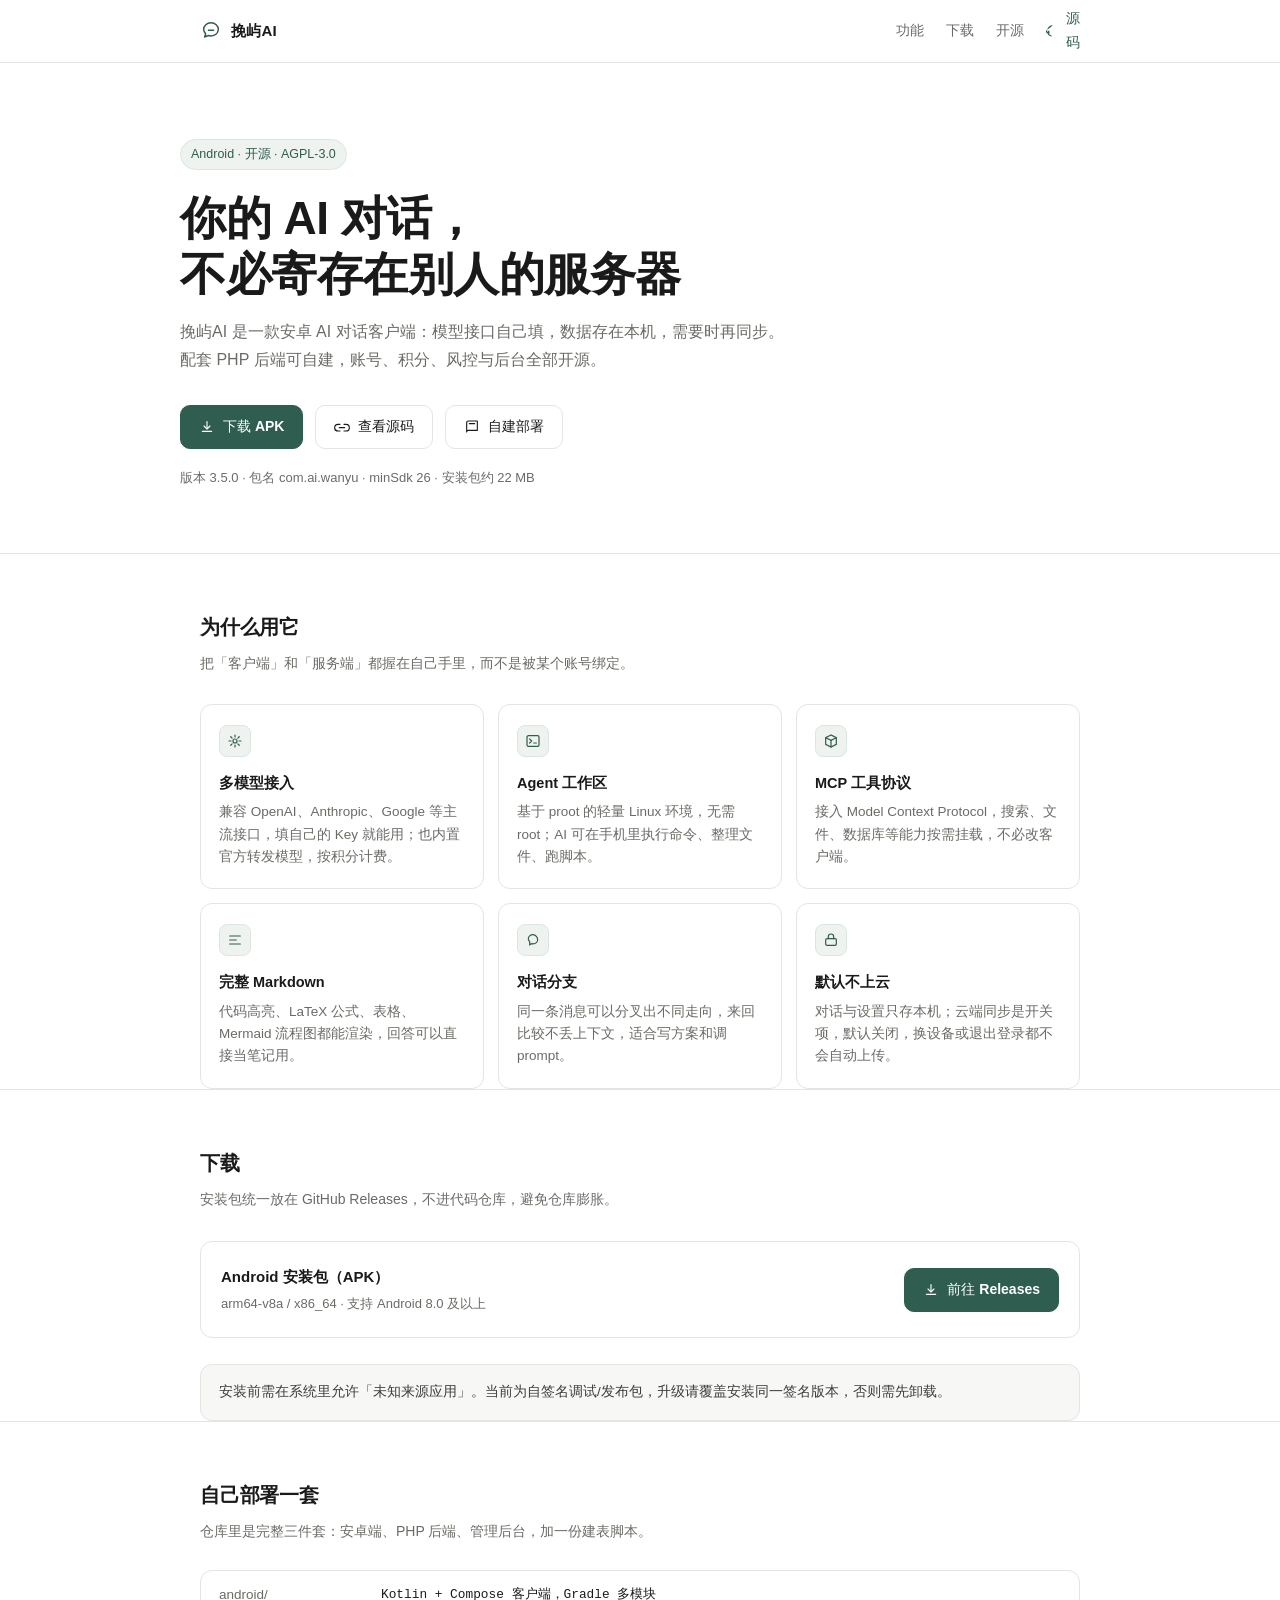
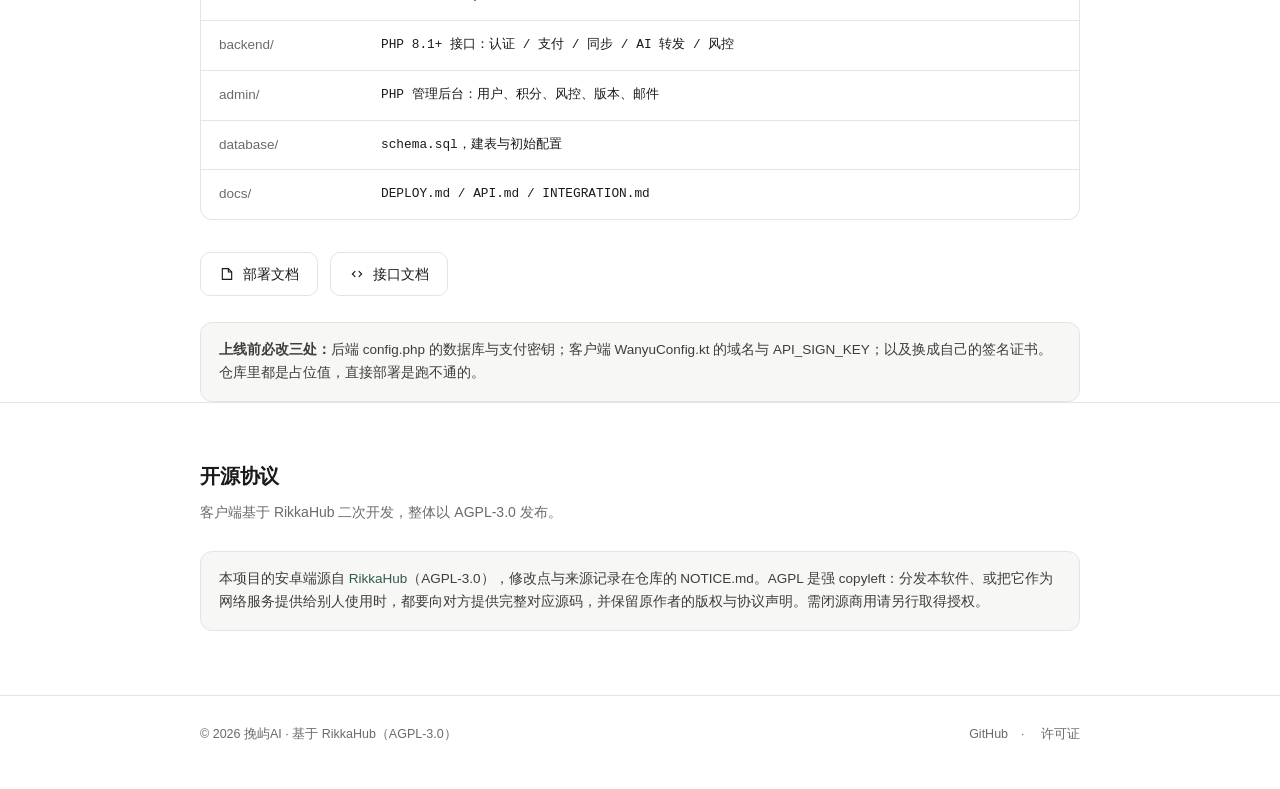
==== docs/index.html @ 91df69af "feat(site): 新增静态落地页（docs/index.html）供 GitHub Pages 使用" ====
<!DOCTYPE html>
<html lang="zh-CN">
<head>
<meta charset="utf-8">
<meta name="viewport" content="width=device-width, initial-scale=1">
<title>挽屿AI · 安卓 AI 对话客户端</title>
<meta name="description" content="挽屿AI 是一款安卓 AI 对话客户端，支持多种模型接口、Agent 工作区与 MCP；配套 PHP 后端与开源仓库。">
<meta property="og:title" content="挽屿AI">
<meta property="og:description" content="安卓 AI 对话客户端，数据与模型都由你自己掌控。">
<style>
:root{
  --ink:#1a1a1a; --muted:#6b6b66; --line:#e4e4e1; --soft:#f7f7f5;
  --accent:#2f5d4f; --accent-soft:#eef3f0;
  --radius:12px;
}
*{box-sizing:border-box}
html{-webkit-text-size-adjust:100%}
body{
  margin:0; background:#fff; color:var(--ink);
  font-family:-apple-system,BlinkMacSystemFont,"PingFang SC","Microsoft YaHei","Helvetica Neue",Arial,sans-serif;
  font-size:15px; line-height:1.7; -webkit-font-smoothing:antialiased;
}
a{color:inherit; text-decoration:none}
.wrap{max-width:920px; margin:0 auto; padding:0 20px}
header{border-bottom:1px solid var(--line); position:sticky; top:0; background:#fff; z-index:10}
.nav{display:flex; align-items:center; justify-content:space-between; height:62px; gap:16px}
.brand{display:flex; align-items:center; gap:9px; font-weight:600; letter-spacing:.2px}
.brand svg{width:22px; height:22px; color:var(--accent)}
.nav-links{display:flex; align-items:center; gap:22px; font-size:14px; color:var(--muted)}
.nav-links a:hover{color:var(--ink)}
.nav-links a.gh{display:inline-flex; align-items:center; gap:6px; color:var(--accent)}
.hero{padding:76px 0 64px}
.eyebrow{display:inline-flex; align-items:center; gap:7px; font-size:12.5px; color:var(--accent);
  background:var(--accent-soft); border:1px solid #dbe7e1; padding:4px 10px; border-radius:999px}
.hero h1{margin:20px 0 0; font-size:clamp(30px,5vw,46px); line-height:1.22; letter-spacing:-.01em; font-weight:650}
.hero p{margin:16px 0 0; max-width:38em; color:var(--muted); font-size:16px}
.actions{display:flex; flex-wrap:wrap; gap:12px; margin-top:32px}
.btn{display:inline-flex; align-items:center; gap:8px; height:44px; padding:0 18px; border-radius:10px;
  border:1px solid var(--line); font-size:14px; font-weight:550; transition:border-color .15s, background .15s}
.btn svg{width:16px; height:16px}
.btn.primary{background:var(--accent); border-color:var(--accent); color:#fff}
.btn.primary:hover{background:#2a5347}
.btn:hover{border-color:#cfcfca}
.meta{margin-top:18px; font-size:13px; color:var(--muted)}
section{border-top:1px solid var(--line)}
.sec-head{padding:56px 0 0}
.sec-head h2{margin:0; font-size:20px; font-weight:600; letter-spacing:-.01em}
.sec-head p{margin:8px 0 0; color:var(--muted); font-size:14px}
.grid{display:grid; grid-template-columns:repeat(auto-fit,minmax(238px,1fr)); gap:14px; margin:28px 0 0}
.card{border:1px solid var(--line); border-radius:var(--radius); padding:20px 18px; background:#fff}
.card .ico{width:32px; height:32px; display:grid; place-items:center; border:1px solid #dbe7e1;
  border-radius:8px; color:var(--accent); background:var(--accent-soft)}
.card .ico svg{width:16px; height:16px}
.card h3{margin:14px 0 0; font-size:14.5px; font-weight:600}
.card p{margin:6px 0 0; font-size:13.5px; color:var(--muted); line-height:1.65}
.dl{margin:30px 0 0; border:1px solid var(--line); border-radius:var(--radius); padding:22px 20px;
  display:flex; flex-wrap:wrap; align-items:center; justify-content:space-between; gap:16px}
.dl .left{min-width:220px}
.dl strong{font-size:15px}
.dl small{display:block; color:var(--muted); font-size:13px; margin-top:3px}
.list{margin:26px 0 0; border:1px solid var(--line); border-radius:var(--radius); overflow:hidden}
.row{display:grid; grid-template-columns:150px 1fr; gap:12px; padding:13px 18px; font-size:13.5px;
  border-bottom:1px solid var(--line)}
.row:last-child{border-bottom:0}
.row .k{color:var(--muted)}
.row .v{font-family:ui-monospace,SFMono-Regular,Menlo,Consolas,monospace; font-size:12.8px}
.note{margin:26px 0 0; padding:16px 18px; background:var(--soft); border:1px solid var(--line);
  border-radius:var(--radius); font-size:13.5px; color:#3d3d3a}
.note b{font-weight:600}
footer{border-top:1px solid var(--line); margin-top:64px; padding:28px 0 44px; color:var(--muted); font-size:12.5px}
footer .wrap{display:flex; flex-wrap:wrap; gap:10px 18px; justify-content:space-between; align-items:center}
footer a:hover{color:var(--ink)}
@media (max-width:640px){
  .nav-links{gap:16px; font-size:13px}
  .nav-links a.hide-sm{display:none}
  .hero{padding:52px 0 44px}
  .row{grid-template-columns:1fr; gap:2px}
}
</style>
</head>
<body>

<header>
  <div class="wrap nav">
    <a class="brand" href="#top">
      <svg viewBox="0 0 24 24" fill="none" stroke="currentColor" stroke-width="1.6" stroke-linecap="round" stroke-linejoin="round"><path d="M12 3c4.5 0 8 3.2 8 7.2S16.5 17.4 12 17.4c-1 0-2-.2-2.9-.5L5 18.5l1.2-3.4C4.8 13.8 4 12.2 4 10.2C4 6.2 7.5 3 12 3Z"/><path d="M9.2 11.2h5.6"/></svg>
      <span>挽屿AI</span>
    </a>
    <nav class="nav-links">
      <a class="hide-sm" href="#features">功能</a>
      <a class="hide-sm" href="#download">下载</a>
      <a class="hide-sm" href="#opensource">开源</a>
      <a class="gh" href="https://github.com/wanyu-AI/wanyuai" target="_blank" rel="noopener">
        <svg viewBox="0 0 24 24" fill="currentColor"><path d="M12 2a10 10 0 0 0-3.2 19.5c.5.1.7-.2.7-.5v-1.8c-2.8.6-3.4-1.3-3.4-1.3-.5-1.2-1.1-1.5-1.1-1.5-.9-.6.1-.6.1-.6 1 .1 1.5 1 1.5 1 1.4 2.5 1 3.1.8.1-.7.4-1.1.7-1.3-2.2-.3-4.6-1.1-4.6-4.9 0-1.1.4-2 1-2.7-.1-.3-.4-1.3.1-2.6 0 0 .8-.3 2.7 1a9.4 9.4 0 0 1 5 0c1.9-1.3 2.7-1 2.7-1 .5 1.3.2 2.3.1 2.6.6.7 1 1.6 1 2.7 0 3.8-2.4 4.6-4.6 4.9.4.3.7.9.7 1.9v2.8c0 .3.2.6.7.5A10 10 0 0 0 12 2Z"/></svg>
        源码
      </a>
    </nav>
  </div>
</header>

<main id="top">
  <div class="wrap hero">
    <span class="eyebrow">Android · 开源 · AGPL-3.0</span>
    <h1>你的 AI 对话，<br>不必寄存在别人的服务器</h1>
    <p>挽屿AI 是一款安卓 AI 对话客户端：模型接口自己填，数据存在本机，需要时再同步。配套 PHP 后端可自建，账号、积分、风控与后台全部开源。</p>
    <div class="actions">
      <a class="btn primary" href="https://github.com/wanyu-AI/wanyuai/releases" target="_blank" rel="noopener">
        <svg viewBox="0 0 24 24" fill="none" stroke="currentColor" stroke-width="1.7" stroke-linecap="round" stroke-linejoin="round"><path d="M12 4v10"/><path d="m7.5 10.5 4.5 4.5 4.5-4.5"/><path d="M5 18.5h14"/></svg>
        下载 APK
      </a>
      <a class="btn" href="https://github.com/wanyu-AI/wanyuai" target="_blank" rel="noopener">
        <svg viewBox="0 0 24 24" fill="none" stroke="currentColor" stroke-width="1.7" stroke-linecap="round" stroke-linejoin="round"><path d="M9 18h-3a5 5 0 0 1 0-10h3"/><path d="M15 8h3a5 5 0 0 1 0 10h-3"/><path d="M8 13h8"/></svg>
        查看源码
      </a>
      <a class="btn" href="#opensource">
        <svg viewBox="0 0 24 24" fill="none" stroke="currentColor" stroke-width="1.7" stroke-linecap="round" stroke-linejoin="round"><path d="M4 5.5A2.5 2.5 0 0 1 6.5 3H20v14H6.5A2.5 2.5 0 0 0 4 19.5Z"/><path d="M8 7h8"/></svg>
        自建部署
      </a>
    </div>
    <div class="meta">版本 3.5.0 · 包名 com.ai.wanyu · minSdk 26 · 安装包约 22 MB</div>
  </div>

  <section id="features">
    <div class="wrap">
      <div class="sec-head">
        <h2>为什么用它</h2>
        <p>把「客户端」和「服务端」都握在自己手里，而不是被某个账号绑定。</p>
      </div>
      <div class="grid">
        <div class="card">
          <div class="ico"><svg viewBox="0 0 24 24" fill="none" stroke="currentColor" stroke-width="1.8" stroke-linecap="round"><circle cx="12" cy="12" r="3"/><path d="M12 3v3M12 18v3M3 12h3M18 12h3M5.6 5.6l2.1 2.1M16.3 16.3l2.1 2.1M18.4 5.6l-2.1 2.1M7.7 16.3l-2.1 2.1"/></svg></div>
          <h3>多模型接入</h3>
          <p>兼容 OpenAI、Anthropic、Google 等主流接口，填自己的 Key 就能用；也内置官方转发模型，按积分计费。</p>
        </div>
        <div class="card">
          <div class="ico"><svg viewBox="0 0 24 24" fill="none" stroke="currentColor" stroke-width="1.8" stroke-linecap="round"><rect x="3" y="4" width="18" height="16" rx="2"/><path d="m7 9 3 3-3 3"/><path d="M13 15h4"/></svg></div>
          <h3>Agent 工作区</h3>
          <p>基于 proot 的轻量 Linux 环境，无需 root；AI 可在手机里执行命令、整理文件、跑脚本。</p>
        </div>
        <div class="card">
          <div class="ico"><svg viewBox="0 0 24 24" fill="none" stroke="currentColor" stroke-width="1.8" stroke-linecap="round"><path d="M12 3 4 7v10l8 4 8-4V7Z"/><path d="M4 7l8 4 8-4"/><path d="M12 11v10"/></svg></div>
          <h3>MCP 工具协议</h3>
          <p>接入 Model Context Protocol，搜索、文件、数据库等能力按需挂载，不必改客户端。</p>
        </div>
        <div class="card">
          <div class="ico"><svg viewBox="0 0 24 24" fill="none" stroke="currentColor" stroke-width="1.8" stroke-linecap="round"><path d="M4 6h16"/><path d="M4 12h10"/><path d="M4 18h16"/></svg></div>
          <h3>完整 Markdown</h3>
          <p>代码高亮、LaTeX 公式、表格、Mermaid 流程图都能渲染，回答可以直接当笔记用。</p>
        </div>
        <div class="card">
          <div class="ico"><svg viewBox="0 0 24 24" fill="none" stroke="currentColor" stroke-width="1.8" stroke-linecap="round"><path d="M12 4c-4 0-7 2.7-7 6 0 1.7.8 3.2 2 4.3V19l3-1.5c.6.1 1.3.2 2 .2 4 0 7-2.7 7-6S16 4 12 4Z"/></svg></div>
          <h3>对话分支</h3>
          <p>同一条消息可以分叉出不同走向，来回比较不丢上下文，适合写方案和调 prompt。</p>
        </div>
        <div class="card">
          <div class="ico"><svg viewBox="0 0 24 24" fill="none" stroke="currentColor" stroke-width="1.8" stroke-linecap="round"><rect x="4" y="10" width="16" height="10" rx="2"/><path d="M8 10V7a4 4 0 0 1 8 0v3"/></svg></div>
          <h3>默认不上云</h3>
          <p>对话与设置只存本机；云端同步是开关项，默认关闭，换设备或退出登录都不会自动上传。</p>
        </div>
      </div>
    </div>
  </section>

  <section id="download">
    <div class="wrap">
      <div class="sec-head">
        <h2>下载</h2>
        <p>安装包统一放在 GitHub Releases，不进代码仓库，避免仓库膨胀。</p>
      </div>
      <div class="dl">
        <div class="left">
          <strong>Android 安装包（APK）</strong>
          <small>arm64-v8a / x86_64 · 支持 Android 8.0 及以上</small>
        </div>
        <a class="btn primary" href="https://github.com/wanyu-AI/wanyuai/releases" target="_blank" rel="noopener">
          <svg viewBox="0 0 24 24" fill="none" stroke="currentColor" stroke-width="1.7" stroke-linecap="round"><path d="M12 4v10"/><path d="m7.5 10.5 4.5 4.5 4.5-4.5"/><path d="M5 18.5h14"/></svg>
          前往 Releases
        </a>
      </div>
      <div class="note">安装前需在系统里允许「未知来源应用」。当前为自签名调试/发布包，升级请覆盖安装同一签名版本，否则需先卸载。</div>
    </div>
  </section>

  <section id="opensource">
    <div class="wrap">
      <div class="sec-head">
        <h2>自己部署一套</h2>
        <p>仓库里是完整三件套：安卓端、PHP 后端、管理后台，加一份建表脚本。</p>
      </div>
      <div class="list">
        <div class="row"><span class="k">android/</span><span class="v">Kotlin + Compose 客户端，Gradle 多模块</span></div>
        <div class="row"><span class="k">backend/</span><span class="v">PHP 8.1+ 接口：认证 / 支付 / 同步 / AI 转发 / 风控</span></div>
        <div class="row"><span class="k">admin/</span><span class="v">PHP 管理后台：用户、积分、风控、版本、邮件</span></div>
        <div class="row"><span class="k">database/</span><span class="v">schema.sql，建表与初始配置</span></div>
        <div class="row"><span class="k">docs/</span><span class="v">DEPLOY.md / API.md / INTEGRATION.md</span></div>
      </div>
      <div class="actions">
        <a class="btn" href="https://github.com/wanyu-AI/wanyuai/blob/main/docs/DEPLOY.md" target="_blank" rel="noopener">
          <svg viewBox="0 0 24 24" fill="none" stroke="currentColor" stroke-width="1.7" stroke-linecap="round"><path d="M5 4h9l5 5v11H5Z"/><path d="M14 4v5h5"/></svg>
          部署文档
        </a>
        <a class="btn" href="https://github.com/wanyu-AI/wanyuai/blob/main/docs/API.md" target="_blank" rel="noopener">
          <svg viewBox="0 0 24 24" fill="none" stroke="currentColor" stroke-width="1.7" stroke-linecap="round"><path d="m9 8-4 4 4 4"/><path d="m15 8 4 4-4 4"/></svg>
          接口文档
        </a>
      </div>
      <div class="note">
        <b>上线前必改三处：</b>后端 <span class="v">config.php</span> 的数据库与支付密钥；客户端 <span class="v">WanyuConfig.kt</span> 的域名与 <span class="v">API_SIGN_KEY</span>；以及换成自己的签名证书。仓库里都是占位值，直接部署是跑不通的。
      </div>
    </div>
  </section>

  <section id="license">
    <div class="wrap">
      <div class="sec-head">
        <h2>开源协议</h2>
        <p>客户端基于 RikkaHub 二次开发，整体以 AGPL-3.0 发布。</p>
      </div>
      <div class="note">
        本项目的安卓端源自 <a href="https://github.com/rikkahub/rikkahub" target="_blank" rel="noopener" style="color:var(--accent)">RikkaHub</a>（AGPL-3.0），修改点与来源记录在仓库的 <span class="v">NOTICE.md</span>。AGPL 是强 copyleft：分发本软件、或把它作为网络服务提供给别人使用时，都要向对方提供完整对应源码，并保留原作者的版权与协议声明。需闭源商用请另行取得授权。
      </div>
    </div>
  </section>
</main>

<footer>
  <div class="wrap">
    <span>© 2026 挽屿AI · 基于 RikkaHub（AGPL-3.0）</span>
    <span>
      <a href="https://github.com/wanyu-AI/wanyuai" target="_blank" rel="noopener">GitHub</a>　·　
      <a href="https://github.com/wanyu-AI/wanyuai/blob/main/LICENSE" target="_blank" rel="noopener">许可证</a>
    </span>
  </div>
</footer>

</body>
</html>
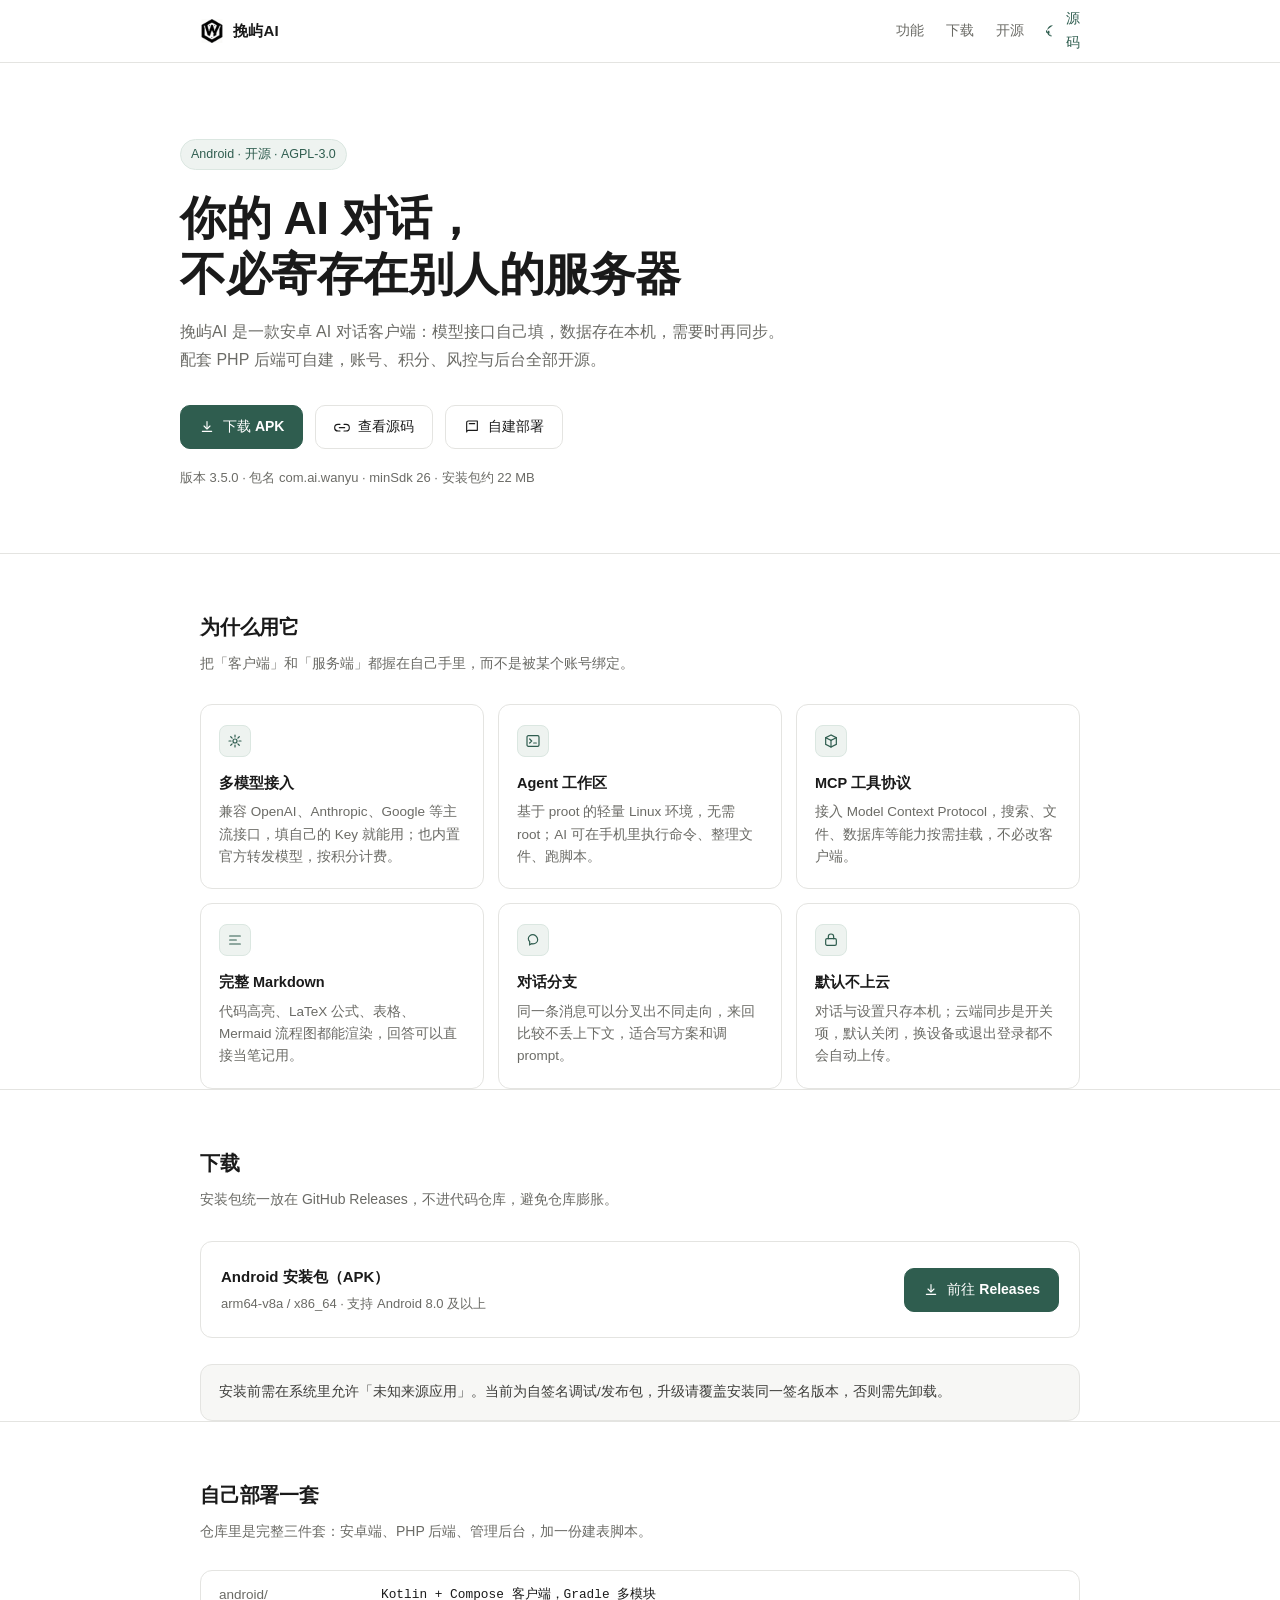
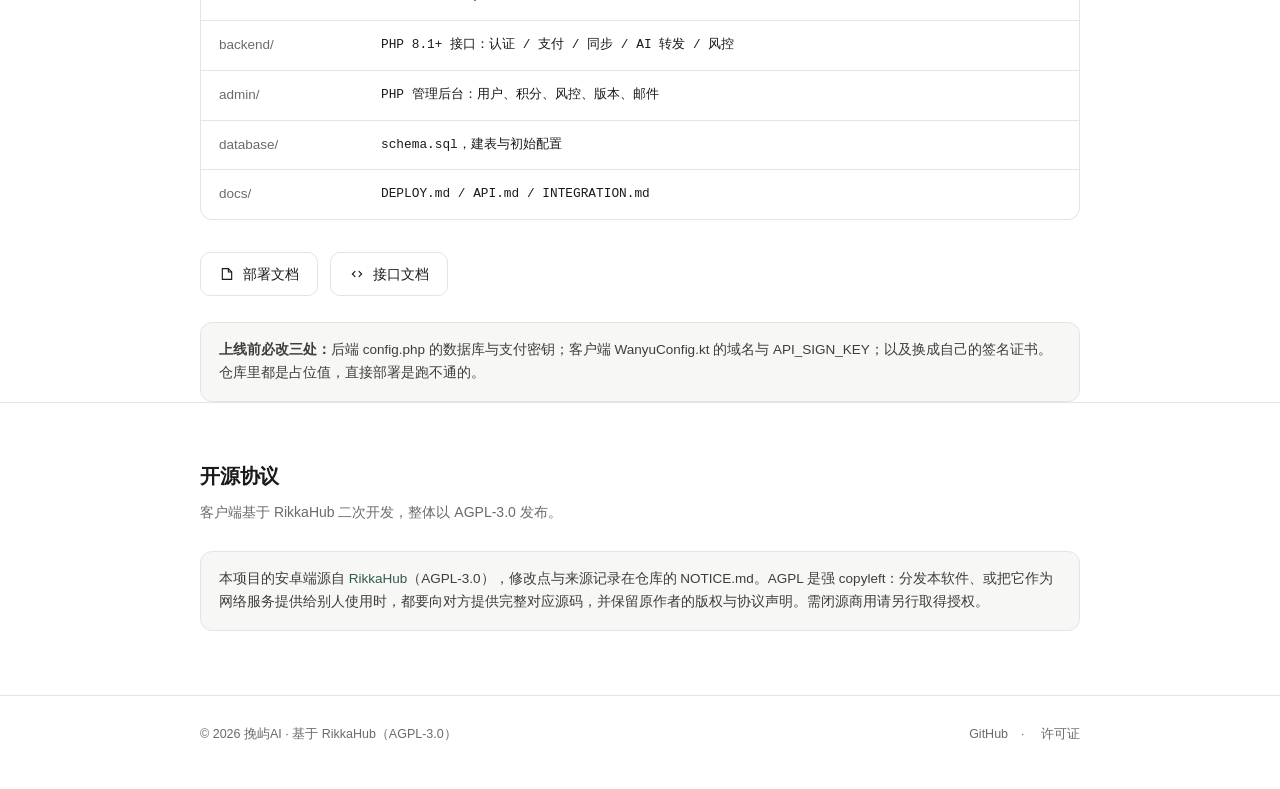
==== commit 91231e0a: "feat(site): 页头换用真实 logo，补 favicon" ====
--- a/docs/index.html
+++ b/docs/index.html
@@ -4,6 +4,7 @@
 <meta charset="utf-8">
 <meta name="viewport" content="width=device-width, initial-scale=1">
 <title>挽屿AI · 安卓 AI 对话客户端</title>
+<link rel="icon" type="image/png" href="assets/logo.png">
 <meta name="description" content="挽屿AI 是一款安卓 AI 对话客户端，支持多种模型接口、Agent 工作区与 MCP；配套 PHP 后端与开源仓库。">
 <meta property="og:title" content="挽屿AI">
 <meta property="og:description" content="安卓 AI 对话客户端，数据与模型都由你自己掌控。">
@@ -25,7 +26,7 @@
 header{border-bottom:1px solid var(--line); position:sticky; top:0; background:#fff; z-index:10}
 .nav{display:flex; align-items:center; justify-content:space-between; height:62px; gap:16px}
 .brand{display:flex; align-items:center; gap:9px; font-weight:600; letter-spacing:.2px}
-.brand svg{width:22px; height:22px; color:var(--accent)}
+.brand img{width:24px; height:24px; display:block}
 .nav-links{display:flex; align-items:center; gap:22px; font-size:14px; color:var(--muted)}
 .nav-links a:hover{color:var(--ink)}
 .nav-links a.gh{display:inline-flex; align-items:center; gap:6px; color:var(--accent)}
@@ -83,7 +84,7 @@
 <header>
   <div class="wrap nav">
     <a class="brand" href="#top">
-      <svg viewBox="0 0 24 24" fill="none" stroke="currentColor" stroke-width="1.6" stroke-linecap="round" stroke-linejoin="round"><path d="M12 3c4.5 0 8 3.2 8 7.2S16.5 17.4 12 17.4c-1 0-2-.2-2.9-.5L5 18.5l1.2-3.4C4.8 13.8 4 12.2 4 10.2C4 6.2 7.5 3 12 3Z"/><path d="M9.2 11.2h5.6"/></svg>
+      <img class="logo" src="assets/logo.png" width="24" height="24" alt="挽屿AI">
       <span>挽屿AI</span>
     </a>
     <nav class="nav-links">
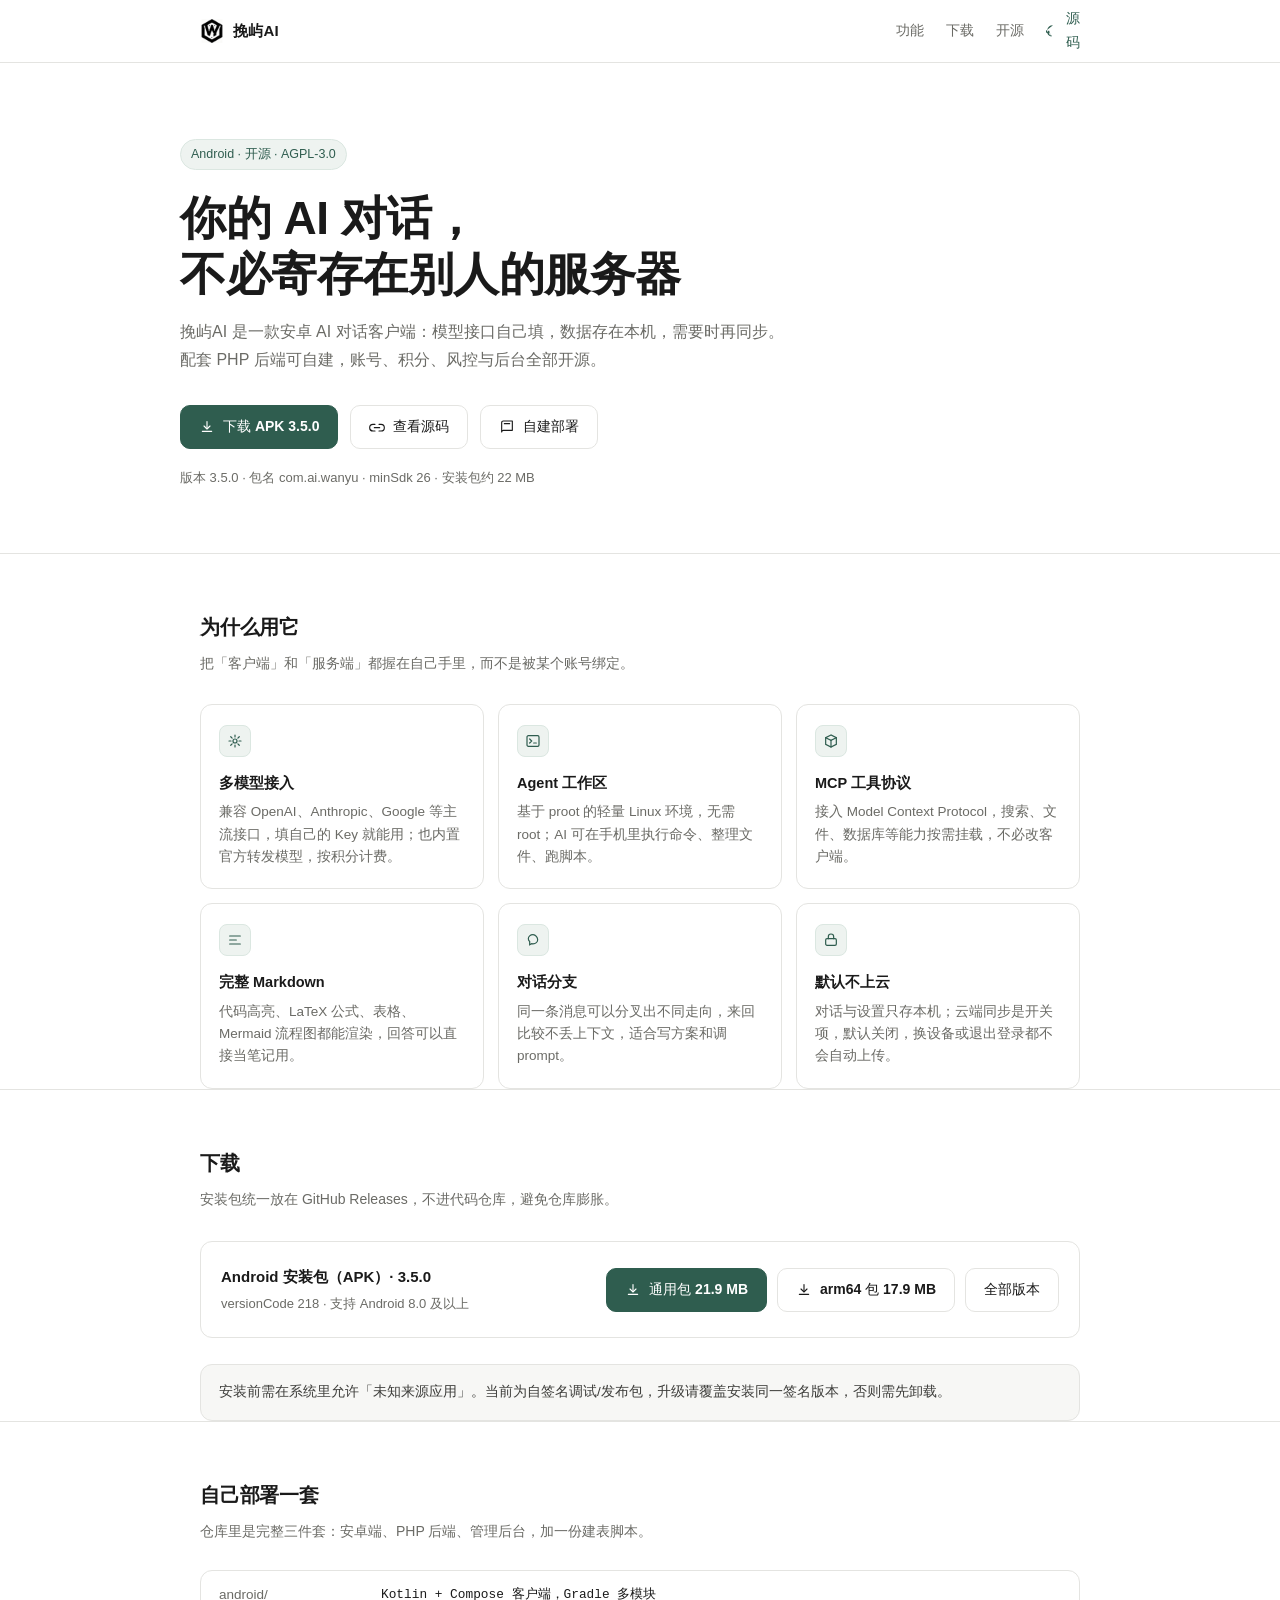
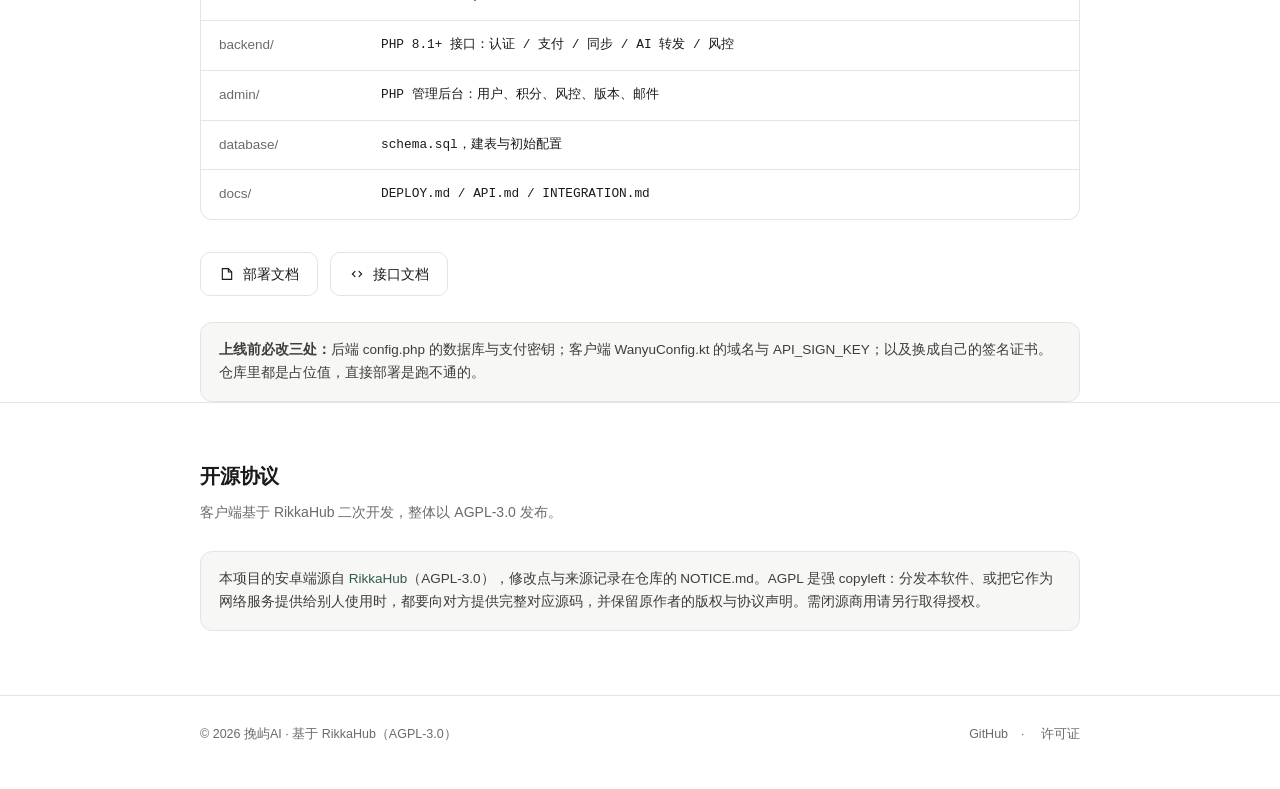
==== commit 0ec2d794: "feat(site): 下载按钮直连 3.5.0 安装包，补 arm64 与全部版本入口" ====
--- a/docs/index.html
+++ b/docs/index.html
@@ -57,6 +57,7 @@
 .dl{margin:30px 0 0; border:1px solid var(--line); border-radius:var(--radius); padding:22px 20px;
   display:flex; flex-wrap:wrap; align-items:center; justify-content:space-between; gap:16px}
 .dl .left{min-width:220px}
+.dl .acts{display:flex; flex-wrap:wrap; gap:10px}
 .dl strong{font-size:15px}
 .dl small{display:block; color:var(--muted); font-size:13px; margin-top:3px}
 .list{margin:26px 0 0; border:1px solid var(--line); border-radius:var(--radius); overflow:hidden}
@@ -105,9 +106,9 @@
     <h1>你的 AI 对话，<br>不必寄存在别人的服务器</h1>
     <p>挽屿AI 是一款安卓 AI 对话客户端：模型接口自己填，数据存在本机，需要时再同步。配套 PHP 后端可自建，账号、积分、风控与后台全部开源。</p>
     <div class="actions">
-      <a class="btn primary" href="https://github.com/wanyu-AI/wanyuai/releases" target="_blank" rel="noopener">
+      <a class="btn primary" href="https://github.com/wanyu-AI/wanyuai/releases/download/v3.5.0/wanyu-3.5.0-universal.apk" rel="noopener">
         <svg viewBox="0 0 24 24" fill="none" stroke="currentColor" stroke-width="1.7" stroke-linecap="round" stroke-linejoin="round"><path d="M12 4v10"/><path d="m7.5 10.5 4.5 4.5 4.5-4.5"/><path d="M5 18.5h14"/></svg>
-        下载 APK
+        下载 APK 3.5.0
       </a>
       <a class="btn" href="https://github.com/wanyu-AI/wanyuai" target="_blank" rel="noopener">
         <svg viewBox="0 0 24 24" fill="none" stroke="currentColor" stroke-width="1.7" stroke-linecap="round" stroke-linejoin="round"><path d="M9 18h-3a5 5 0 0 1 0-10h3"/><path d="M15 8h3a5 5 0 0 1 0 10h-3"/><path d="M8 13h8"/></svg>
@@ -170,13 +171,22 @@
       </div>
       <div class="dl">
         <div class="left">
-          <strong>Android 安装包（APK）</strong>
-          <small>arm64-v8a / x86_64 · 支持 Android 8.0 及以上</small>
-        </div>
-        <a class="btn primary" href="https://github.com/wanyu-AI/wanyuai/releases" target="_blank" rel="noopener">
-          <svg viewBox="0 0 24 24" fill="none" stroke="currentColor" stroke-width="1.7" stroke-linecap="round"><path d="M12 4v10"/><path d="m7.5 10.5 4.5 4.5 4.5-4.5"/><path d="M5 18.5h14"/></svg>
-          前往 Releases
-        </a>
+          <strong>Android 安装包（APK）· 3.5.0</strong>
+          <small>versionCode 218 · 支持 Android 8.0 及以上</small>
+        </div>
+        <div class="acts">
+          <a class="btn primary" href="https://github.com/wanyu-AI/wanyuai/releases/download/v3.5.0/wanyu-3.5.0-universal.apk" rel="noopener">
+            <svg viewBox="0 0 24 24" fill="none" stroke="currentColor" stroke-width="1.7" stroke-linecap="round"><path d="M12 4v10"/><path d="m7.5 10.5 4.5 4.5 4.5-4.5"/><path d="M5 18.5h14"/></svg>
+            通用包 21.9 MB
+          </a>
+          <a class="btn" href="https://github.com/wanyu-AI/wanyuai/releases/download/v3.5.0/wanyu-3.5.0-arm64-v8a.apk" rel="noopener">
+            <svg viewBox="0 0 24 24" fill="none" stroke="currentColor" stroke-width="1.7" stroke-linecap="round"><path d="M12 4v10"/><path d="m7.5 10.5 4.5 4.5 4.5-4.5"/><path d="M5 18.5h14"/></svg>
+            arm64 包 17.9 MB
+          </a>
+          <a class="btn" href="https://github.com/wanyu-AI/wanyuai/releases" target="_blank" rel="noopener">
+            全部版本
+          </a>
+        </div>
       </div>
       <div class="note">安装前需在系统里允许「未知来源应用」。当前为自签名调试/发布包，升级请覆盖安装同一签名版本，否则需先卸载。</div>
     </div>
